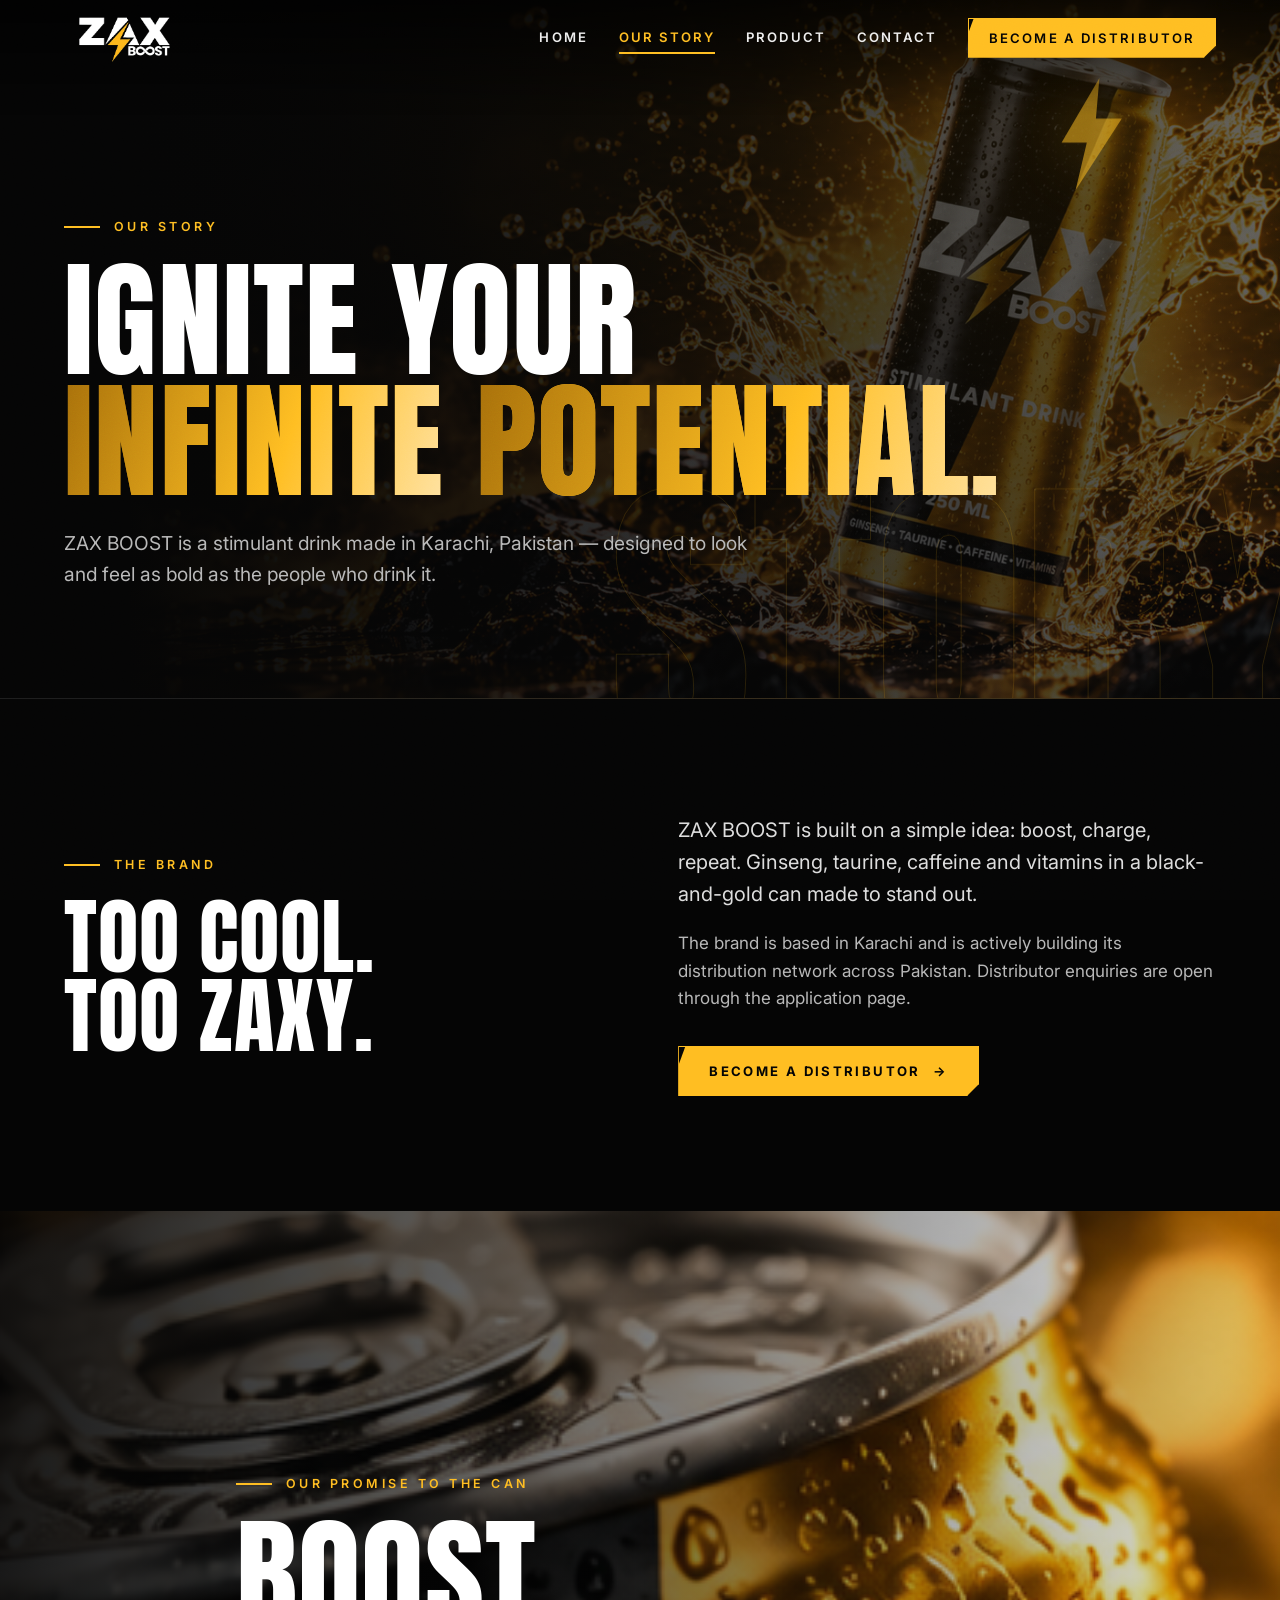
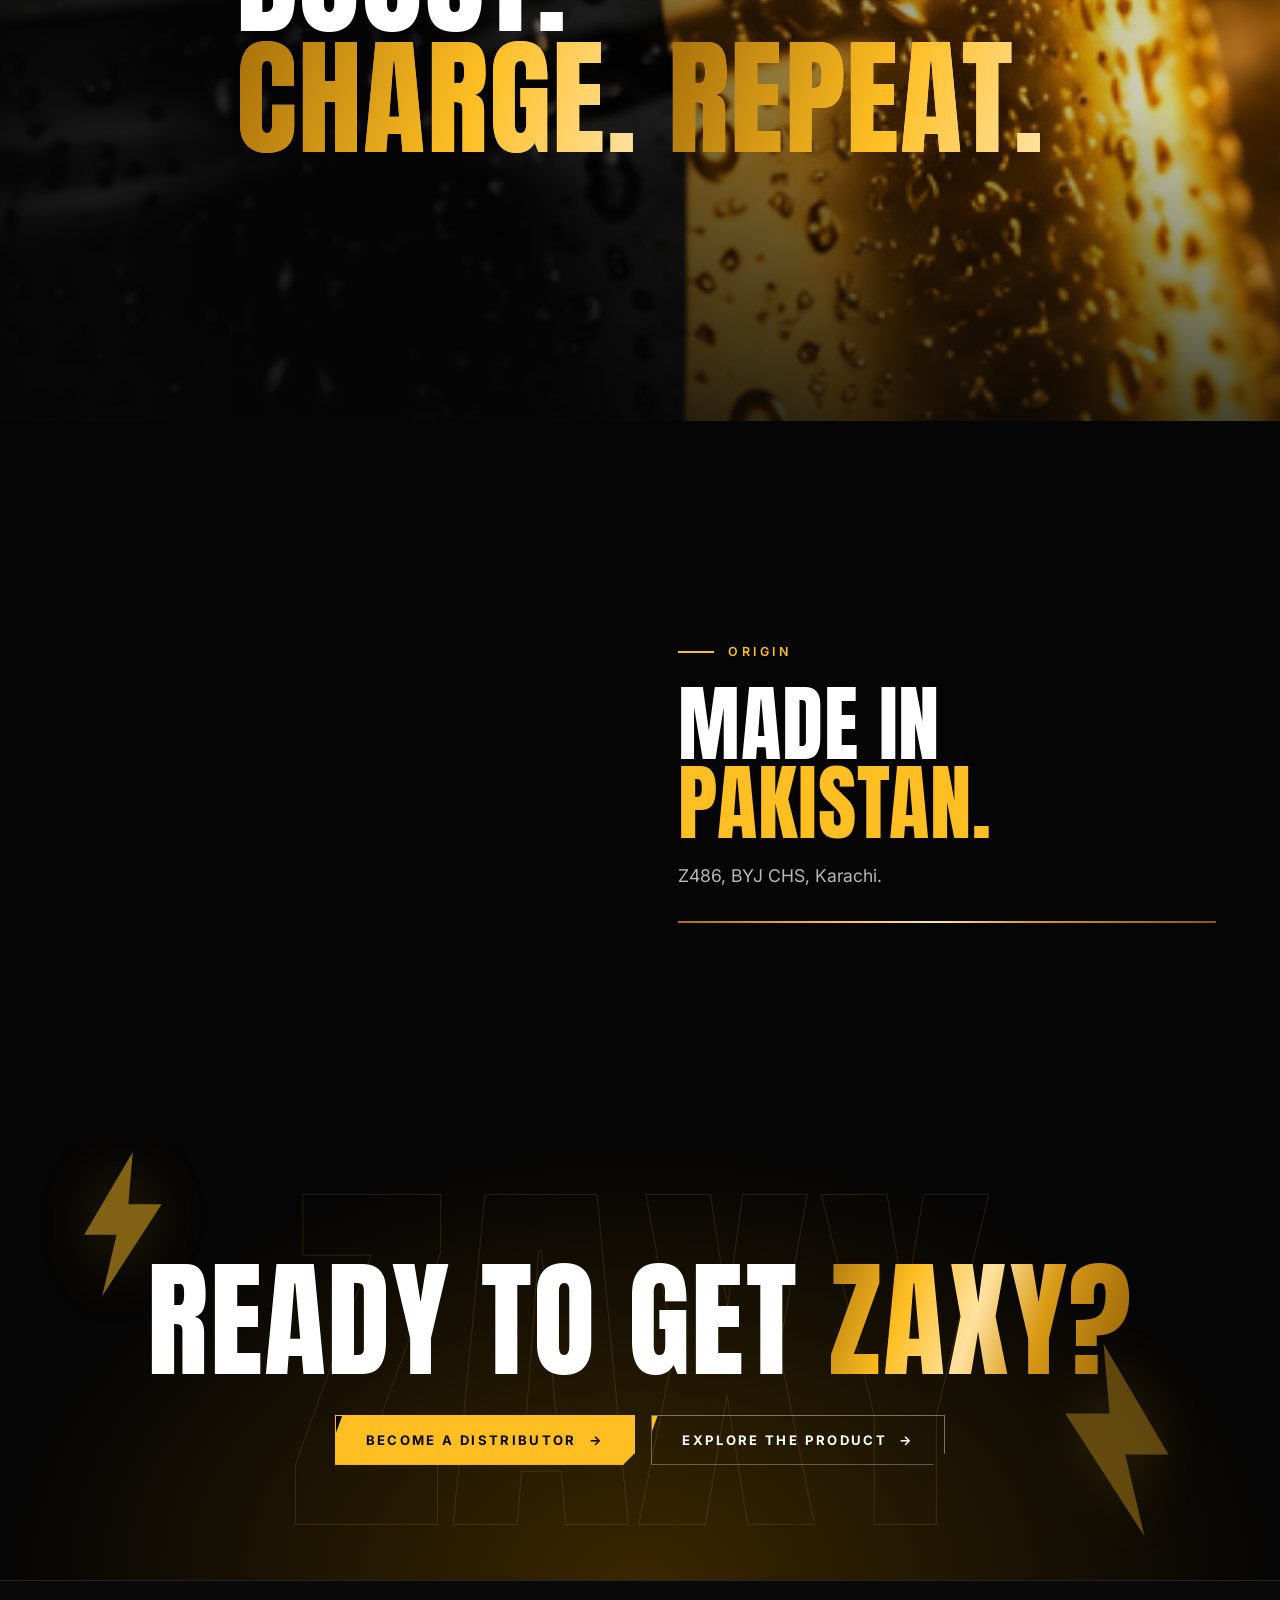
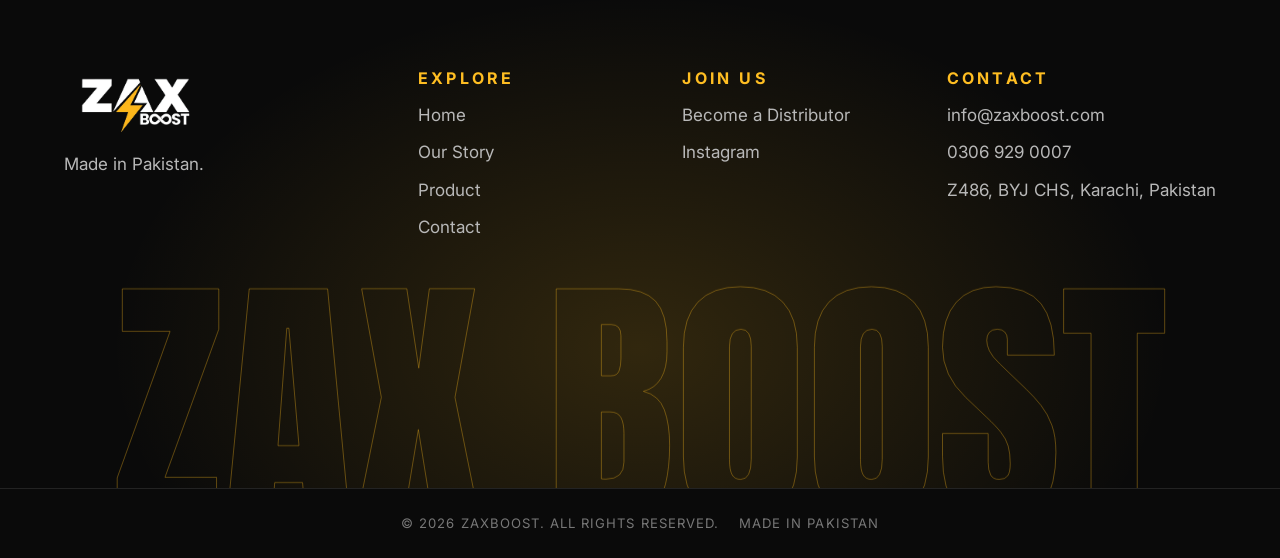
==== about/index.html @ 8b6665fb "Initial project setup" ====
<!doctype html>
<html lang="en">
<head>
<meta charset="utf-8">
<meta name="viewport" content="width=device-width,initial-scale=1">
<title>Our Story | ZAX BOOST</title>
<meta name="description" content="The story behind ZAX BOOST — a black-and-gold stimulant drink made in Pakistan.">
<meta property="og:title" content="Our Story | ZAX BOOST"><meta property="og:description" content="The story behind ZAX BOOST — a black-and-gold stimulant drink made in Pakistan."><meta property="og:type" content="website">
<meta property="og:image" content="../assets/images/splash-ad-2.png">
<meta name="theme-color" content="#050505">
<link rel="icon" href="../assets/images/logo.png">

<link rel="preconnect" href="https://fonts.googleapis.com"><link rel="preconnect" href="https://fonts.gstatic.com" crossorigin>
<link href="https://fonts.googleapis.com/css2?family=Anton&family=Inter:wght@400;600;700&display=swap" rel="stylesheet">
<link rel="stylesheet" href="../assets/css/style.css">
</head>
<body>
<a class="skip" href="#main">Skip to content</a>
<header class="site-header">
  <div class="wrap">
    <a class="logo" href="../" aria-label="ZAX BOOST home"><img src="../assets/images/logo.png" alt="ZAX BOOST" width="755" height="331"></a>
    <button class="menu-btn" aria-expanded="false" aria-controls="nav" aria-label="Open menu"><span></span></button>
    <nav class="nav" id="nav" aria-label="Main">
      <a href="../">Home</a>
      <a href="../about/" aria-current="page">Our Story</a>
      <a href="../product/">Product</a>
      <a href="../contact/">Contact</a>
      <a class="btn" href="../distributor/">Become a Distributor</a>
    </nav>
  </div>
</header>
<main id="main">

<section class="page-hero"><video class="bgvid" muted loop playsinline preload="none" poster="../assets/images/hero-splash-1.png" data-src="../assets/videos/video-c.mp4" aria-hidden="true" tabindex="-1"></video><div class="bg-word" aria-hidden="true" data-speed=".06">STORY</div><svg class="bolt" viewBox="0 0 100 160" style="right:12%;top:16%;width:70px;opacity:.55" data-speed=".12" aria-hidden="true"><path d="M62 0 8 92h36L28 160 94 58H57z"/></svg>
<div class="wrap"><div class="eyebrow">Our Story</div><h1 data-split data-now>Ignite your<br><span class="shine" style="font-style:normal">infinite potential.</span></h1><p class="lead reveal d2">ZAX BOOST is a stimulant drink made in Karachi, Pakistan — designed to look and feel as bold as the people who drink it.</p></div></section>
<section class="section"><div class="wrap split">
  <div><div class="eyebrow">The brand</div><h2 data-split>Too cool.<br>Too Zaxy.</h2></div>
  <div><p class="reveal" style="font-size:1.25rem;color:#ddd">ZAX BOOST is built on a simple idea: boost, charge, repeat. Ginseng, taurine, caffeine and vitamins in a black-and-gold can made to stand out.</p>
  <p class="reveal d1">The brand is based in Karachi and is actively building its distribution network across Pakistan. Distributor enquiries are open through the application page.</p>
  <div class="btn-row reveal d2"><a class="btn" href="../distributor/">Become a Distributor</a></div></div>
</div></section>
<section class="cine" style="min-height:90vh"><video class="bgvid" muted loop playsinline preload="none" poster="../assets/images/macro-can-detail.png" data-src="../assets/videos/video-b.mp4" aria-hidden="true" tabindex="-1"></video><div class="wrap"><div class="eyebrow">Our promise to the can</div><h2 data-split>Boost.<br><span class="shine">Charge. Repeat.</span></h2></div></section>
<section class="section"><div class="wrap split">
  <div class="frame clip clip-x" style="aspect-ratio:4/5;max-width:440px;margin-inline:auto"><img data-speed="-.04" style="--sc:1.12" src="../assets/images/hands-toasting.png" alt="Hands toasting two ZAX BOOST cans" loading="lazy"></div>
  <div><div class="eyebrow">Origin</div><h2 data-split>Made in<br><span class="gold">Pakistan.</span></h2><p class="reveal d1" style="margin-top:20px;font-size:1.1rem">Z486, BYJ CHS, Karachi.</p><div class="rule" style="margin-top:30px"></div></div>
</div></section>

<section class="section cta-band"><div class="bg-word" aria-hidden="true" data-speed=".05">ZAXY</div><svg class="bolt" viewBox="0 0 100 160" style="left:6%;top:12%;width:90px;opacity:.5" data-speed=".1" aria-hidden="true"><path d="M62 0 8 92h36L28 160 94 58H57z"/></svg><svg class="bolt" viewBox="0 0 100 160" style="right:8%;bottom:10%;width:120px;opacity:.35;transform:scaleX(-1)" data-speed="-.06" aria-hidden="true"><path d="M62 0 8 92h36L28 160 94 58H57z"/></svg>
<div class="wrap"><h2 data-split>Ready to get <span class="metal">Zaxy?</span></h2><div class="btn-row reveal d1"><a class="btn" href="../distributor/">Become a Distributor</a><a class="btn ghost" href="../product/">Explore the Product</a></div></div></section>
</main>
<footer class="site-footer">
  <div class="wrap">
    <div class="foot-grid">
      <div><img src="../assets/images/logo.png" alt="ZAX BOOST" width="755" height="331" loading="lazy"><p>Made in Pakistan.</p></div>
      <div><h3>Explore</h3><ul><li><a href="../">Home</a></li><li><a href="../about/">Our Story</a></li><li><a href="../product/">Product</a></li><li><a href="../contact/">Contact</a></li></ul></div>
      <div><h3>Join Us</h3><ul><li><a href="../distributor/">Become a Distributor</a></li><li><a href="https://www.instagram.com/zaxboost/" target="_blank" rel="noopener">Instagram</a></li></ul></div>
      <div><h3>Contact</h3><ul><li><a href="mailto:info@zaxboost.com">info@zaxboost.com</a></li><li><a href="tel:03069290007">0306 929 0007</a></li><li>Z486, BYJ CHS, Karachi, Pakistan</li></ul></div>
    </div>
    <div class="foot-mark" aria-hidden="true" data-speed="-.03">ZAX BOOST</div>
  </div>
  <div class="foot-bottom"><div class="wrap" style="display:flex;justify-content:space-between;gap:20px;flex-wrap:wrap"><span>© 2026 ZAXBOOST. All rights reserved.</span><span>Made in Pakistan</span></div></div>
</footer>
<script src="../assets/js/main.js" defer></script>
</body>
</html>
---- assets/css/style.css ----
/* ZAX BOOST — design system + motion. Palette sampled from packaging + campaign renders. */
:root{
  --obsidian:#050505; --black:#0a0a0a; --charcoal:#141414; --panel:#111; --line:rgba(255,255,255,.1);
  --gold:#d99a16; --gold-hot:#ffbe22; --champagne:#ffe2a0; --white:#fff; --grey:#b8b8b8;
  --metal:linear-gradient(110deg,#a8700a 0%,#ffbe22 28%,#ffe2a0 48%,#d99a16 66%,#8a5a06 100%);
  --display:"Anton","Bebas Neue","Arial Narrow Bold",Impact,sans-serif;
  --body:"Inter","Segoe UI",system-ui,-apple-system,Arial,sans-serif;
  --gutter:clamp(20px,5vw,72px); --max:1320px; --header:76px; --cut:clamp(28px,6vw,90px);
  --ease:cubic-bezier(.2,.7,.2,1);
}
*,*::before,*::after{box-sizing:border-box}
html{scroll-behavior:smooth;-webkit-text-size-adjust:100%;overflow-x:clip}
body{margin:0;background:var(--obsidian);color:var(--white);font-family:var(--body);font-size:17px;line-height:1.6;overflow-x:clip}
body::after{content:"";position:fixed;inset:0;z-index:150;pointer-events:none;opacity:.07;mix-blend-mode:overlay;background-image:url("data:image/svg+xml;utf8,<svg xmlns='http://www.w3.org/2000/svg' width='180' height='180'><filter id='n'><feTurbulence type='fractalNoise' baseFrequency='.9' numOctaves='2' stitchTiles='stitch'/></filter><rect width='100%' height='100%' filter='url(%23n)'/></svg>")}
img,video{max-width:100%;display:block}
a{color:inherit;text-decoration:none}
h1,h2,h3{font-family:var(--display);font-weight:400;text-transform:uppercase;line-height:.95;margin:0;letter-spacing:.01em}
h1{font-size:clamp(3rem,9vw,8.5rem)} h2{font-size:clamp(2.4rem,6.5vw,5.8rem)} h3{font-size:clamp(1.5rem,2.6vw,2.2rem)}
p{margin:0 0 1em;color:var(--grey)}
.gold{color:var(--gold-hot)}
.metal{background:var(--metal);-webkit-background-clip:text;background-clip:text;color:transparent;-webkit-text-fill-color:transparent}
.outline{color:transparent;-webkit-text-stroke:1.5px rgba(255,255,255,.7)}
.wrap{max-width:var(--max);margin:0 auto;padding:0 var(--gutter);position:relative}
.eyebrow{font-size:.78rem;letter-spacing:.28em;text-transform:uppercase;color:var(--gold-hot);display:flex;align-items:center;gap:14px;margin-bottom:22px;font-weight:600}
.eyebrow::before{content:"";width:36px;height:2px;background:var(--gold-hot)}
:focus-visible{outline:2px solid var(--gold-hot);outline-offset:3px}
.skip{position:absolute;left:-999px;top:8px;background:var(--gold-hot);color:#000;padding:10px 16px;z-index:300;font-weight:700}
.skip:focus{left:8px}
[data-speed]{transform:translate3d(0,var(--py,0px),0) scale(var(--sc,1));will-change:transform}

/* progress + back to top + cursor */
.progress{position:fixed;top:0;left:0;right:0;height:3px;z-index:210;transform:scaleX(0);transform-origin:left;background:var(--metal)}
.to-top{position:fixed;right:22px;bottom:22px;z-index:120;width:52px;height:52px;border:1.5px solid var(--gold-hot);background:rgba(5,5,5,.8);color:var(--gold-hot);cursor:pointer;opacity:0;visibility:hidden;transform:translateY(14px);transition:.4s var(--ease);clip-path:polygon(0 0,100% 0,100% 70%,70% 100%,0 100%);font-size:1.3rem}
.to-top.show{opacity:1;visibility:visible;transform:none}
.to-top:hover{background:var(--gold-hot);color:#000}
.cursor-dot,.cursor-ring{position:fixed;left:0;top:0;z-index:220;pointer-events:none;border-radius:50%;opacity:0;transition:opacity .3s,width .3s var(--ease),height .3s var(--ease),background .3s,border-color .3s;will-change:transform}
.cursor-dot{width:6px;height:6px;margin:-3px 0 0 -3px;background:var(--gold-hot)}
.cursor-ring{width:36px;height:36px;margin:-18px 0 0 -18px;border:1.5px solid rgba(255,190,34,.7)}
.cursor-on .cursor-dot,.cursor-on .cursor-ring{opacity:1}
.cursor-hover .cursor-ring{width:64px;height:64px;margin:-32px 0 0 -32px;background:rgba(255,190,34,.12);border-color:var(--gold-hot)}

/* header */
.site-header{position:fixed;inset:0 0 auto 0;height:var(--header);z-index:100;display:flex;align-items:center;transition:background .4s,height .4s var(--ease),border-color .4s;border-bottom:1px solid transparent}
.site-header::before{content:"";position:absolute;inset:0 0 -40px;background:linear-gradient(rgba(0,0,0,.75),transparent);z-index:-1;transition:opacity .4s;pointer-events:none}
.site-header.solid{height:60px;background:rgba(5,5,5,.9);backdrop-filter:blur(12px);border-color:var(--line)}
.site-header.solid::before{opacity:0}
.site-header .wrap{display:flex;align-items:center;justify-content:space-between;width:100%}
.logo img{height:54px;width:auto;object-fit:contain;transition:height .4s var(--ease)}
.site-header.solid .logo img{height:40px}
.nav{display:flex;align-items:center;gap:clamp(16px,2.4vw,36px)}
.nav a{font-size:.82rem;letter-spacing:.16em;text-transform:uppercase;font-weight:600;position:relative;padding:6px 0;color:#eee;transition:color .25s}
.nav a:not(.btn)::after{content:"";position:absolute;left:0;bottom:0;height:2px;width:100%;background:var(--gold-hot);transform:scaleX(0);transform-origin:right;transition:transform .4s var(--ease)}
.nav a:not(.btn):hover::after,.nav a[aria-current="page"]::after{transform:scaleX(1);transform-origin:left}
.nav a:hover,.nav a[aria-current="page"]{color:var(--gold-hot)}
.menu-btn{display:none;background:rgba(5,5,5,.5);border:1px solid var(--line);color:#fff;width:46px;height:46px;border-radius:2px;cursor:pointer;position:relative;z-index:2}
.menu-btn span,.menu-btn span::before,.menu-btn span::after{position:absolute;left:12px;width:20px;height:2px;background:#fff;content:"";transition:.3s}
.menu-btn span{top:22px}.menu-btn span::before{left:0;top:-7px}.menu-btn span::after{left:0;top:7px}
.menu-open .menu-btn span{background:transparent}
.menu-open .menu-btn span::before{top:0;transform:rotate(45deg)}.menu-open .menu-btn span::after{top:0;transform:rotate(-45deg)}

/* buttons */
.btn{--mx:0px;--my:0px;display:inline-flex;align-items:center;gap:12px;padding:16px 30px;font:700 .82rem var(--body);letter-spacing:.18em;text-transform:uppercase;border:1.5px solid var(--gold-hot);background:var(--gold-hot);color:#050505;cursor:pointer;position:relative;overflow:hidden;transition:color .3s,transform .25s var(--ease),box-shadow .3s;isolation:isolate;transform:translate(var(--mx),var(--my));clip-path:polygon(0 0,100% 0,100% calc(100% - 12px),calc(100% - 12px) 100%,0 100%)}
.btn::before{content:"";position:absolute;inset:0;background:var(--obsidian);transform:translateX(-101%) skewX(-20deg);transform-origin:left;transition:transform .5s var(--ease);z-index:-1}
.btn::after{content:"→";transition:transform .3s var(--ease)}
.btn:hover{color:var(--gold-hot);box-shadow:0 10px 30px rgba(255,190,34,.25)}
.btn:hover::before{transform:translateX(0) skewX(-20deg) scaleX(1.3)}
.btn:hover::after{transform:translateX(6px)}
.btn:active{transform:translate(var(--mx),var(--my)) scale(.96)}
.btn.ghost{background:transparent;color:#fff;border-color:rgba(255,255,255,.4)}
.btn.ghost::before{background:var(--gold-hot)}
.btn.ghost:hover{color:#050505;border-color:var(--gold-hot)}
.btn.dark{background:#050505;color:var(--gold-hot);border-color:#050505}
.btn.dark::before{background:#fff}
.btn.dark:hover{color:#050505}
.nav a.btn{padding:11px 20px;color:#050505}.nav a.btn::after{display:none}.nav a.btn:hover,.nav a.btn[aria-current="page"]:hover{color:var(--gold-hot)}
.nav a.btn[aria-current="page"]{color:#050505}
.btn-row{display:flex;gap:16px;flex-wrap:wrap;margin-top:34px}

/* split-word headline reveal */
.js [data-split] .w{display:inline-block;overflow:hidden;vertical-align:top;padding:.04em .02em .1em;margin:-.04em -.02em -.1em}
.js [data-split] .wi{display:inline-block;transform:translateY(112%) rotate(4deg);transform-origin:left bottom;transition:transform 1s var(--ease);transition-delay:calc(var(--i,0)*70ms)}
.js [data-split].in .wi{transform:none}
.shine .wi,.shine{background:var(--metal);background-size:220% 100%;-webkit-background-clip:text;background-clip:text;color:transparent;-webkit-text-fill-color:transparent;animation:shimmer 6s linear infinite}
@keyframes shimmer{to{background-position:-220% 0}}
.js [data-fill] .fw{color:#3c3c3c;transition:color .35s}
.js [data-fill] .fw.on{color:#fff}

/* hero */
.hero{position:relative;min-height:100svh;display:flex;align-items:center;overflow:hidden;background:var(--obsidian);isolation:isolate}
.hero-still{position:absolute;inset:0;z-index:0;transition:opacity 1.2s .3s}
.hero-still img{width:100%;height:100%;object-fit:cover;object-position:78% 50%;transform:scale(1.08);animation:heroZoom 2.4s var(--ease) forwards}
@keyframes heroZoom{to{transform:none}}
.hero-video-wrap{position:absolute;top:0;bottom:0;right:-3%;width:78%;z-index:1;opacity:0;transition:opacity 1.2s;-webkit-mask-image:linear-gradient(90deg,transparent 0,#000 30%);mask-image:linear-gradient(90deg,transparent 0,#000 30%)}
.hero-video{width:100%;height:100%;object-fit:cover}
.hero.is-playing .hero-video-wrap{opacity:1}
.hero.is-playing .hero-still{opacity:0}
.hero-glow{position:absolute;right:8%;top:14%;width:50vw;height:50vw;max-width:760px;max-height:760px;border-radius:50%;background:radial-gradient(circle,rgba(255,190,34,.3),transparent 62%);z-index:1;animation:pulse 6s ease-in-out infinite;pointer-events:none}
@keyframes pulse{50%{transform:scale(1.12);opacity:.65}}
.hero-word{position:absolute;left:-1vw;bottom:-5vw;z-index:1;font-family:var(--display);font-size:32vw;line-height:.8;color:transparent;-webkit-text-stroke:1px rgba(255,190,34,.18);pointer-events:none;white-space:nowrap;user-select:none}
#sparks{position:absolute;inset:0;width:100%;height:100%;z-index:2;pointer-events:none}
.hero::after{content:"";position:absolute;inset:0;z-index:2;background:linear-gradient(90deg,rgba(5,5,5,.92) 0%,rgba(5,5,5,.55) 36%,transparent 60%),linear-gradient(0deg,var(--obsidian) 0,transparent 20%);pointer-events:none}
.hero .wrap{z-index:3;padding-top:var(--header);width:100%}
.hero-copy{max-width:min(720px,56vw)}
.hero h1{font-size:clamp(3.2rem,9.5vw,9rem)}
.hero p.lead{font-size:clamp(1.05rem,1.4vw,1.3rem);max-width:28em;color:#e2e2e2;opacity:0;transform:translateY(20px);transition:.9s .9s var(--ease)}
.hero .btn-row{opacity:0;transform:translateY(20px);transition:.9s 1.1s var(--ease)}
.hero.ready .lead,.hero.ready .btn-row{opacity:1;transform:none}
.scroll-cue{position:absolute;bottom:28px;left:var(--gutter);z-index:3;display:flex;align-items:center;gap:14px;font-size:.68rem;letter-spacing:.3em;text-transform:uppercase;color:var(--grey)}
.scroll-cue i{display:block;width:1px;height:46px;background:linear-gradient(var(--gold-hot),transparent);animation:cue 2s ease-in-out infinite;transform-origin:top}
@keyframes cue{0%{transform:scaleY(0)}50%{transform:scaleY(1)}100%{transform:scaleY(1);opacity:0}}

/* ribbon marquee */
.ribbons{position:relative;z-index:5;margin:-5vw 0;padding:5vw 0;pointer-events:none}
.ribbon{overflow:hidden;white-space:nowrap;padding:14px 0;transform:rotate(-2.2deg);width:106%;margin-left:-3%}
.ribbon.a{background:var(--metal);color:#050505}
.ribbon.b{background:#050505;border-block:1px solid var(--line);transform:rotate(1.6deg);margin-top:-14px}
.ribbon-track{display:inline-flex;animation:marq 32s linear infinite}
.ribbon.b .ribbon-track{animation-direction:reverse;animation-duration:40s}
.ribbon span{font-family:var(--display);font-size:clamp(1.6rem,3.6vw,3rem);text-transform:uppercase;padding-right:.5em;letter-spacing:.02em}
.ribbon.b span{color:transparent;-webkit-text-stroke:1px rgba(255,255,255,.55)}
.ribbon.b span.fill{color:var(--gold-hot);-webkit-text-stroke:0}
@keyframes marq{to{transform:translateX(-50%)}}

/* sections */
section{position:relative}
.section{padding:clamp(64px,9vw,130px) 0}
.split{display:grid;grid-template-columns:1fr 1fr;gap:clamp(30px,6vw,100px);align-items:center}
.glow{position:absolute;width:60vw;height:60vw;max-width:800px;max-height:800px;border-radius:50%;background:radial-gradient(circle,rgba(255,190,34,.2),transparent 65%);pointer-events:none}
.bg-word{position:absolute;font-family:var(--display);text-transform:uppercase;line-height:.8;color:transparent;-webkit-text-stroke:1px rgba(255,255,255,.08);pointer-events:none;white-space:nowrap;user-select:none;z-index:0}
.bolt{position:absolute;pointer-events:none;z-index:0;filter:drop-shadow(0 0 30px rgba(255,190,34,.4))}
.bolt path{fill:var(--gold-hot)}
.cut-top{clip-path:polygon(0 var(--cut),100% 0,100% 100%,0 100%);margin-top:calc(var(--cut) * -1)}
.cut-bottom{clip-path:polygon(0 0,100% 0,100% calc(100% - var(--cut)),0 100%)}
.cut-both{clip-path:polygon(0 var(--cut),100% 0,100% calc(100% - var(--cut)),0 100%)}
.frame{position:relative;overflow:hidden;background:#000}
.frame img{width:100%;height:100%;object-fit:cover}
.parallax img{--sc:1.14}

/* manifesto */
.manifesto{overflow:hidden;padding-top:clamp(120px,16vw,230px)}
.manifesto h2{font-size:clamp(3.2rem,11vw,10.5rem);position:relative;z-index:1}
.manifesto .cols{display:grid;grid-template-columns:1.3fr 1fr;gap:clamp(30px,6vw,100px);margin-top:clamp(40px,6vw,80px);align-items:start;position:relative;z-index:1}
.manifesto .big{font-size:clamp(1.4rem,2.6vw,2.2rem);line-height:1.3;font-weight:600;margin:0}
.chips{list-style:none;margin:0;padding:0;display:grid;gap:14px}
.chips li{border-left:3px solid var(--gold-hot);padding:6px 0 6px 18px}
.chips b{display:block;font-family:var(--display);font-weight:400;font-size:1.8rem;text-transform:uppercase}
.chips small{color:var(--grey);letter-spacing:.14em;text-transform:uppercase;font-size:.72rem}

/* product showcase */
.ring-text{position:absolute;right:-4%;bottom:-6%;width:clamp(110px,16vw,190px);z-index:3;animation:spin 22s linear infinite}
.ring-text text{font-family:var(--display);font-size:15px;letter-spacing:.14em;fill:var(--gold-hot);text-transform:uppercase}

/* cinematic video */
.cine{min-height:100svh;display:flex;align-items:center;overflow:hidden;background:#000}
.bgvid,.cine>img.bgimg{position:absolute;inset:0;width:100%;height:100%;object-fit:cover}
.cine::after{content:"";position:absolute;inset:0;background:linear-gradient(90deg,rgba(5,5,5,.92),rgba(5,5,5,.45) 60%,rgba(5,5,5,.1)),linear-gradient(0deg,rgba(5,5,5,.7),transparent 40%)}
.cine .wrap{z-index:2}
.cine h2{font-size:clamp(3rem,10vw,9.5rem)}
.cine .tag{position:absolute;right:var(--gutter);bottom:30px;z-index:2;font-size:.7rem;letter-spacing:.3em;text-transform:uppercase;color:var(--grey)}

/* campaign rail */
.rail-head{display:flex;justify-content:space-between;align-items:flex-end;gap:20px;flex-wrap:wrap;margin-bottom:40px}
.rail-ctrl{display:flex;gap:10px}
.rail-ctrl button{width:54px;height:54px;border:1.5px solid rgba(255,255,255,.35);background:transparent;color:#fff;font-size:1.3rem;cursor:pointer;transition:.3s}
.rail-ctrl button:hover{background:var(--gold-hot);border-color:var(--gold-hot);color:#000}
.rail{display:flex;gap:18px;overflow-x:auto;scroll-snap-type:x proximity;padding:0 var(--gutter) 28px;scrollbar-width:thin;scrollbar-color:var(--gold) transparent;cursor:grab}
.rail.drag{cursor:grabbing;scroll-snap-type:none}
.rail-item{flex:0 0 auto;width:clamp(240px,24vw,340px);aspect-ratio:4/5;scroll-snap-align:start;position:relative;overflow:hidden;background:#000;margin:0}
.rail-item img{width:100%;height:100%;object-fit:cover;object-position:var(--op,50% 50%);transition:transform 1.4s var(--ease);-webkit-user-drag:none;user-select:none}
.rail-item:hover img{transform:scale(1.06)}
.rail-item figcaption{position:absolute;left:18px;bottom:16px;font-family:var(--display);text-transform:uppercase;font-size:1.4rem;text-shadow:0 2px 14px #000;z-index:2}
.rail-item::after{content:"";position:absolute;inset:0;background:linear-gradient(0deg,rgba(0,0,0,.6),transparent 40%);pointer-events:none}

/* ingredients */
.ingredients{background:var(--black);overflow:hidden}
.ingredients .bgvid{opacity:.4;mix-blend-mode:screen}
.ingredients::before{content:"";position:absolute;inset:0;z-index:1;background:linear-gradient(90deg,var(--black) 0,rgba(10,10,10,.6) 55%,rgba(10,10,10,.85));pointer-events:none}
.ingredients .wrap{z-index:2}

/* lifestyle */
.moment{min-height:110vh;display:flex;align-items:center;overflow:hidden;background:#000}
.moment>.bgimg-wrap{position:absolute;inset:-8% 0}
.moment>.bgimg-wrap img{width:100%;height:100%;object-fit:cover;object-position:70% 50%}
.moment::after{content:"";position:absolute;inset:0;background:linear-gradient(90deg,rgba(5,5,5,.9),rgba(5,5,5,.1) 70%),linear-gradient(0deg,var(--obsidian),transparent 25%)}
.moment .wrap{z-index:2}
.moment h2{font-size:clamp(3.4rem,12vw,11rem)}
.moment .polaroid{position:absolute;right:var(--gutter);bottom:-60px;width:clamp(150px,20vw,260px);z-index:3;border:1px solid rgba(255,255,255,.2);box-shadow:0 30px 60px rgba(0,0,0,.6);transform:rotate(4deg)}

/* distributor / gold panel */
.panel-gold{background:var(--metal);color:#050505;overflow:hidden}
.panel-gold p{color:rgba(5,5,5,.75)}
.panel-gold .eyebrow{color:#050505}.panel-gold .eyebrow::before{background:#050505}
.panel-gold .bg-word{-webkit-text-stroke:1px rgba(0,0,0,.14);font-size:clamp(9rem,26vw,24rem);right:-4vw;bottom:-6vw}
.panel-gold .frame{max-width:420px;margin-inline:auto;box-shadow:0 40px 80px rgba(0,0,0,.45);transform:rotate(2.5deg)}
.rule{height:2px;background:var(--metal);transform:scaleX(0);transform-origin:left;transition:transform 1.4s var(--ease)}
.rule.in{transform:none}
.no-js .rule{transform:none}

/* CTA */
.cta-band{text-align:center;background:radial-gradient(ellipse at 50% 100%,#3a2700,var(--obsidian) 70%);overflow:hidden}
.cta-band .bg-word{left:50%;top:50%;font-size:clamp(8rem,30vw,28rem);transform:translate(-50%,-50%);-webkit-text-stroke:1px rgba(255,190,34,.14)}
.cta-band .wrap{z-index:1}
.cta-band h2{font-size:clamp(3rem,10vw,9rem)}
.cta-band .btn-row{justify-content:center}

/* inner pages */
.page-hero{position:relative;padding:calc(var(--header) + clamp(70px,11vw,160px)) 0 clamp(50px,7vw,100px);background:radial-gradient(ellipse at 80% 0,#2a1b00 0,var(--obsidian) 60%);border-bottom:1px solid var(--line);overflow:hidden;isolation:isolate}
.page-hero .bgvid{opacity:.5;z-index:-2;mix-blend-mode:screen}
.page-hero::before{content:"";position:absolute;inset:0;z-index:-1;background:linear-gradient(90deg,var(--obsidian) 10%,rgba(5,5,5,.3))}
.page-hero .bg-word{right:-2vw;bottom:-3vw;font-size:clamp(8rem,24vw,22rem);-webkit-text-stroke-color:rgba(255,190,34,.14);z-index:-1}
.page-hero h1{font-size:clamp(3.2rem,10vw,9rem)}
.page-hero p.lead{font-size:1.2rem;max-width:36em;margin-top:26px}
.tile{position:relative;aspect-ratio:4/5;overflow:hidden;background:#000}
.tile img{width:100%;height:100%;object-fit:cover;transition:transform 1.2s var(--ease)}
.tile:hover img{transform:scale(1.06)}
.tile figcaption{position:absolute;left:18px;bottom:16px;font-family:var(--display);text-transform:uppercase;font-size:1.3rem;text-shadow:0 2px 12px #000}
.cards-row{display:grid;grid-template-columns:repeat(3,1fr);gap:20px;margin-top:60px}
.facts{display:grid;grid-template-columns:repeat(4,1fr);gap:1px;background:var(--line);border:1px solid var(--line);margin-top:50px}
.facts div{background:var(--black);padding:28px}
.facts b{display:block;font-family:var(--display);font-weight:400;font-size:2rem;color:var(--gold-hot);text-transform:uppercase}
.facts small{color:var(--grey);letter-spacing:.14em;text-transform:uppercase;font-size:.72rem}
.split .split .split .split .full-bleed{min-height:90vh;display:flex;align-items:flex-end;overflow:hidden;background:#000}
.full-bleed>img{position:absolute;inset:0;width:100%;height:100%;object-fit:cover}
.full-bleed::after{content:"";position:absolute;inset:0;background:linear-gradient(0deg,rgba(5,5,5,.9),transparent 55%)}
.full-bleed .wrap{z-index:2;padding-bottom:clamp(40px,7vw,90px)}

/* forms */
form.card{background:var(--panel);border:1px solid var(--line);padding:clamp(24px,4vw,52px);clip-path:polygon(0 0,100% 0,100% calc(100% - 28px),calc(100% - 28px) 100%,0 100%)}
.field{margin-bottom:22px}
.field label{display:block;font-size:.74rem;letter-spacing:.18em;text-transform:uppercase;font-weight:700;margin-bottom:8px}
.field label .req{color:var(--gold-hot)}
.field input,.field select,.field textarea{width:100%;background:#000;border:1.5px solid #333;color:#fff;padding:15px 16px;font:inherit;border-radius:2px;transition:border-color .25s,box-shadow .25s}
.field textarea{min-height:130px;resize:vertical}
.field input:focus,.field select:focus,.field textarea:focus{outline:none;border-color:var(--gold-hot);box-shadow:0 0 0 3px rgba(255,190,34,.18)}
.field.invalid input,.field.invalid select{border-color:#ff6b5e}
.err{color:#ff8a7e;font-size:.85rem;margin-top:6px;display:none}
.field.invalid .err{display:block}
.form-status{margin-top:20px;padding:16px;border:1px solid var(--line);display:none;font-size:.95rem}
.form-status.show{display:block}
.form-status.error{border-color:#ff6b5e;color:#ffb3aa}
.form-status.ok{border-color:var(--gold-hot);color:var(--champagne)}
.contact-list{list-style:none;padding:0;margin:30px 0 0}
.contact-list li{padding:22px 0;border-bottom:1px solid var(--line)}
.contact-list small{display:block;color:var(--gold-hot);letter-spacing:.2em;text-transform:uppercase;font-size:.72rem;margin-bottom:4px}
.contact-list a,.contact-list span{font-size:1.25rem;color:#fff}
.contact-list a:hover{color:var(--gold-hot)}

/* footer */
.site-footer{background:var(--black);border-top:1px solid var(--line);padding:90px 0 0;overflow:hidden;position:relative}
.site-footer::before{content:"";position:absolute;left:50%;bottom:-30%;width:90vw;height:60vw;transform:translateX(-50%);background:radial-gradient(ellipse,rgba(255,190,34,.16),transparent 65%);pointer-events:none}
.foot-grid{display:grid;grid-template-columns:1.4fr 1fr 1fr 1.2fr;gap:40px;position:relative}
.foot-grid img{height:64px;width:auto;margin-bottom:16px}
.foot-grid h3{font-size:1rem;letter-spacing:.2em;color:var(--gold-hot);margin-bottom:16px;font-family:var(--body);font-weight:700}
.foot-grid ul{list-style:none;margin:0;padding:0}
.foot-grid li{margin-bottom:10px;color:var(--grey)}
.foot-grid a{color:var(--grey);transition:color .25s,padding .25s}.foot-grid a:hover{color:var(--gold-hot);padding-left:6px}
.foot-mark{font-family:var(--display);text-transform:uppercase;font-size:clamp(5rem,21vw,20rem);line-height:.78;text-align:center;white-space:nowrap;margin:60px 0 -.12em;color:transparent;-webkit-text-stroke:1px rgba(255,190,34,.35);user-select:none;position:relative}
.foot-bottom{padding:24px 0;border-top:1px solid var(--line);display:flex;justify-content:space-between;gap:20px;flex-wrap:wrap;font-size:.82rem;color:#777;letter-spacing:.08em;text-transform:uppercase;position:relative;background:var(--black)}

/* reveals (visible without JS) */
.js .reveal{opacity:0;transform:translateY(40px);transition:opacity 1s var(--ease),transform 1s var(--ease)}
.js .reveal.rv-left{transform:translateX(-70px)}
.js .reveal.rv-right{transform:translateX(70px)}
.js .reveal.rv-scale{transform:scale(.88)}
.js .reveal.in{opacity:1;transform:none}
.js .clip{clip-path:inset(0 0 100% 0);transition:clip-path 1.3s var(--ease)}
.js .clip.clip-x{clip-path:inset(0 100% 0 0)}
.js .clip.in{clip-path:inset(0)}
.js .d1{transition-delay:.1s}.js .d2{transition-delay:.2s}.js .d3{transition-delay:.3s}

@media (max-width:960px){
  .menu-btn{display:block}
  .nav{position:fixed;inset:0;background:rgba(5,5,5,.98);flex-direction:column;justify-content:center;gap:26px;clip-path:circle(0 at calc(100% - 44px) 38px);transition:clip-path .6s var(--ease);visibility:hidden}
  .nav a{font-size:1.5rem;opacity:0;transform:translateY(24px);transition:opacity .5s,transform .5s var(--ease),color .25s}
  .nav a.btn{font-size:.9rem}
  .menu-open .nav{clip-path:circle(150% at calc(100% - 44px) 38px);visibility:visible}
  .menu-open .nav a{opacity:1;transform:none;transition-delay:calc(var(--i,0)*70ms + .15s)}
  .menu-open{overflow:hidden}
  .split,.manifesto .cols,.showcase-grid,.c-hero-grid,.c-form-grid{grid-template-columns:1fr}
    .cards-row{grid-template-columns:1fr 1fr}
  .facts{grid-template-columns:1fr 1fr}
  .foot-grid{grid-template-columns:1fr 1fr}
      .hero{align-items:flex-end}
  .hero-still{inset:0 0 auto 0;height:64%}
  .hero-video-wrap{inset:0 0 auto 0;width:100%;height:64%;right:0;-webkit-mask-image:linear-gradient(0deg,transparent 0,#000 30%);mask-image:linear-gradient(0deg,transparent 0,#000 30%)}
  .hero-glow{top:2%;right:-10%;width:90vw;height:90vw}
  .hero::after{background:linear-gradient(0deg,var(--obsidian) 22%,rgba(5,5,5,.6) 48%,transparent 70%)}
  .hero-copy{max-width:none;padding-bottom:70px}
  .hero-word{font-size:46vw;bottom:auto;top:12%}
  .scroll-cue{display:none}
  .rail-item{width:68vw}
  .cine::after{background:linear-gradient(0deg,rgba(5,5,5,.9),rgba(5,5,5,.2) 70%)}
  .cine{align-items:flex-end;padding-bottom:70px}
  .moment .polaroid{display:none}
  .to-top{right:14px;bottom:14px}
}
@media (max-width:560px){
  body{font-size:16px}
  .cards-row,.foot-grid{grid-template-columns:1fr}
  .btn{padding:15px 22px}
  .logo img{height:44px}
  .ribbon span{font-size:1.5rem}
}
@media (hover:none){.cursor-dot,.cursor-ring{display:none}}
@media (prefers-reduced-motion:reduce){
  *,*::before,*::after{animation-duration:.001ms!important;animation-iteration-count:1!important;transition-duration:.001ms!important;transition-delay:0s!important;scroll-behavior:auto!important}
  .js .reveal,.js .clip,.js [data-split] .wi,.rule{opacity:1;transform:none;clip-path:none}
  .hero p.lead,.hero .btn-row{opacity:1;transform:none}
  #sparks,.cursor-dot,.cursor-ring{display:none}
  .ribbon-track{animation:none}
}

/* showcase (framed product visual) */
.showcase-grid{display:grid;grid-template-columns:1fr 1.05fr;gap:clamp(30px,6vw,100px);align-items:center}
.sc-visual{position:relative;perspective:1100px;max-width:600px;width:100%;margin-inline:auto;padding:0 clamp(0px,3vw,40px)}
.sc-border{background:var(--metal);padding:3px;clip-path:polygon(0 70px,70px 0,100% 0,100% calc(100% - 70px),calc(100% - 70px) 100%,0 100%);transform:rotateX(var(--rx,0deg)) rotateY(var(--ry,0deg));transition:transform .25s ease-out;animation:floaty 7s ease-in-out infinite}
@keyframes floaty{50%{translate:0 -14px}}
.sc-frame{position:relative;overflow:hidden;aspect-ratio:1;background:#000;clip-path:polygon(0 68px,68px 0,100% 0,100% calc(100% - 68px),calc(100% - 68px) 100%,0 100%)}
.sc-frame img{width:100%;height:100%;object-fit:cover}
.sc-sweep{position:absolute;inset:0;overflow:hidden;pointer-events:none}
.sc-sweep::after{content:"";position:absolute;top:-20%;bottom:-20%;width:24%;left:-40%;background:linear-gradient(100deg,transparent,rgba(255,226,160,.3),transparent);transform:skewX(-18deg);animation:sweep 5.5s ease-in-out infinite}
@keyframes sweep{0%,55%{left:-40%}100%{left:130%}}
.sc-tag{position:absolute;z-index:3;background:rgba(5,5,5,.88);border:1px solid rgba(255,190,34,.5);border-left:3px solid var(--gold-hot);padding:10px 16px;backdrop-filter:blur(6px);max-width:230px;animation:tagfloat 6s ease-in-out infinite}
.sc-tag b{display:block;font-family:var(--display);font-weight:400;text-transform:uppercase;font-size:1.25rem;line-height:1.1}
.sc-tag small{color:var(--grey);letter-spacing:.14em;text-transform:uppercase;font-size:.66rem}
.sc-tag.t1{left:-2%;top:16%}
.sc-tag.t2{right:-1%;top:46%;animation-delay:-2s}
.sc-tag.t3{left:4%;bottom:7%;animation-delay:-4s}
.sc-tag.t3 b{font-size:.95rem;font-family:var(--body);font-weight:700;letter-spacing:.04em}
@keyframes tagfloat{50%{translate:0 -8px}}
.ring-text{position:absolute;right:-1%;top:-7%;width:clamp(100px,14vw,160px);z-index:3;animation:spin 22s linear infinite}
@keyframes spin{to{transform:rotate(360deg)}}
.ring-text text{font-family:var(--display);font-size:15px;fill:var(--gold-hot);text-transform:uppercase}

/* ingredient cards */
.ingr-head{display:grid;grid-template-columns:1.4fr 1fr;gap:clamp(24px,5vw,80px);align-items:end;margin-bottom:clamp(36px,5vw,64px)}
.ingr-head p{margin:0;max-width:30em}
.ingr-grid{display:grid;grid-template-columns:repeat(4,1fr);gap:16px}
.ingr-card{position:relative;min-height:380px;padding:30px 26px;display:flex;flex-direction:column;justify-content:flex-end;overflow:hidden;background:linear-gradient(165deg,rgba(255,255,255,.07),rgba(255,255,255,.015));border:1px solid var(--line);clip-path:polygon(0 0,calc(100% - 36px) 0,100% 36px,100% 100%,0 100%);transition:transform .5s var(--ease),border-color .4s}
.ingr-card::before{content:"";position:absolute;inset:0;background:linear-gradient(0deg,rgba(255,190,34,.5),rgba(255,190,34,0) 70%);opacity:0;transform:translateY(40%);transition:opacity .5s,transform .6s var(--ease)}
.ingr-card:hover{transform:translateY(-10px);border-color:var(--gold-hot)}
.ingr-card:hover::before{opacity:.55;transform:none}
.ingr-card>*{position:relative}
.ingr-card .num{position:absolute;top:14px;left:22px;font-family:var(--display);font-size:5.5rem;line-height:1;color:transparent;-webkit-text-stroke:1px rgba(255,255,255,.22)}
.ingr-card .ib{position:absolute;top:26px;right:50px;width:26px;height:42px;opacity:.9}
.ingr-card .ib path{fill:var(--gold-hot)}
.ingr-card h3{font-size:clamp(2rem,3vw,2.8rem);margin-bottom:12px}
.ingr-card p{margin:0;color:#d0d0d0;font-size:.98rem}
.ingr-card:hover p{color:#fff}

/* contact */
.c-hero{position:relative;padding:calc(var(--header) + clamp(60px,9vw,130px)) 0 clamp(60px,8vw,110px);background:radial-gradient(ellipse at 78% 40%,#3a2700 0,var(--obsidian) 60%);overflow:hidden;isolation:isolate}
.c-hero .bg-word{left:-2vw;bottom:-4vw;font-size:clamp(9rem,28vw,26rem);-webkit-text-stroke-color:rgba(255,190,34,.12)}
.c-hero-grid{display:grid;grid-template-columns:1.1fr .9fr;gap:clamp(30px,5vw,80px);align-items:center}
.c-hero h1{font-size:clamp(4rem,12vw,11rem)}
.c-hero p.lead{font-size:1.2rem;max-width:30em;margin-top:26px;color:#d6d6d6}
.c-meta{display:flex;flex-wrap:wrap;align-items:center;gap:12px;margin-top:30px;font-size:.78rem;letter-spacing:.22em;text-transform:uppercase;color:var(--grey);font-weight:600}
.c-meta .live{width:9px;height:9px;border-radius:50%;background:var(--gold-hot);animation:ping 2s infinite}
@keyframes ping{0%{box-shadow:0 0 0 0 rgba(255,190,34,.6)}100%{box-shadow:0 0 0 14px rgba(255,190,34,0)}}
.c-meta .sep{width:28px;height:1px;background:var(--line)}
.c-meta [data-clock]{color:#fff;font-variant-numeric:tabular-nums}
.radar{position:relative;aspect-ratio:1;max-width:520px;width:100%;margin-inline:auto;color:var(--gold-hot)}
.radar svg{position:absolute;inset:0;width:100%;height:100%}
.radar .sweep{position:absolute;inset:2.5%;border-radius:50%;background:conic-gradient(from 0deg,rgba(255,190,34,.5),rgba(255,190,34,0) 28%,transparent);animation:spin 6s linear infinite}
.radar .r-logo{position:absolute;left:50%;top:50%;width:26%;transform:translate(-50%,-50%);filter:drop-shadow(0 0 20px rgba(255,190,34,.5))}
.radar .pin{position:absolute;left:62%;top:28%;display:flex;align-items:center;gap:10px}
.radar .pin i{width:12px;height:12px;border-radius:50%;background:var(--gold-hot);animation:ping 2s infinite}
.radar .pin b{font-size:.7rem;letter-spacing:.2em;text-transform:uppercase;color:#fff;background:rgba(5,5,5,.8);padding:4px 10px;border:1px solid rgba(255,190,34,.5);font-weight:700}
.c-cards-sec{padding-block:clamp(40px,6vw,80px)}
.c-cards{display:grid;grid-template-columns:repeat(4,1fr);gap:16px}
.c-card{position:relative;display:flex;flex-direction:column;gap:6px;padding:30px 26px 34px;min-height:240px;border:1px solid var(--line);background:var(--charcoal);overflow:hidden;clip-path:polygon(0 0,calc(100% - 30px) 0,100% 30px,100% 100%,0 100%);transition:transform .45s var(--ease),border-color .3s,color .3s;isolation:isolate}
.c-card::before{content:"";position:absolute;inset:0;background:var(--metal);transform:translateY(101%);transition:transform .55s var(--ease);z-index:-1}
a.c-card:hover{transform:translateY(-8px);color:#050505;border-color:var(--gold-hot)}
a.c-card:hover::before{transform:none}
.c-card .ic{width:44px;height:44px;color:var(--gold-hot);margin-bottom:auto;transition:color .3s}
.c-card .ic svg{width:100%;height:100%}
a.c-card:hover .ic,a.c-card:hover small{color:#050505}
.c-card small{letter-spacing:.22em;text-transform:uppercase;font-size:.7rem;color:var(--gold-hot);font-weight:700;margin-top:24px;transition:color .3s}
.c-card b{font-family:var(--display);font-weight:400;font-size:clamp(1.05rem,1.55vw,1.5rem);text-transform:uppercase;line-height:1.1;overflow-wrap:anywhere}
.c-card .go{position:absolute;top:22px;right:40px;font-style:normal;font-size:1.3rem;transition:transform .3s var(--ease)}
a.c-card:hover .go{transform:translate(4px,-4px)}
.c-form-sec{background:var(--black)}
.c-form-grid{display:grid;grid-template-columns:.8fr 1.2fr;gap:clamp(30px,6vw,90px);align-items:center}
.c-side{position:relative;overflow:hidden;aspect-ratio:4/5;max-width:440px;width:100%;clip-path:polygon(0 0,100% 0,100% calc(100% - 50px),calc(100% - 50px) 100%,0 100%)}
.c-side img{width:100%;height:100%;object-fit:cover;--sc:1.1}
.c-side::after{content:"";position:absolute;inset:0;background:linear-gradient(0deg,rgba(5,5,5,.85),transparent 55%)}
.c-side-copy{position:absolute;left:24px;bottom:22px;z-index:2}
.c-side-copy h2{font-size:clamp(3rem,6vw,5rem)}
.field-row{display:grid;grid-template-columns:1fr 1fr;gap:18px}
.ig-strip{display:block;overflow:hidden;white-space:nowrap;background:var(--metal);color:#050505;padding:18px 0}
.ig-strip .ribbon-track{animation-duration:30s}
.ig-strip span{font-family:var(--display);font-size:clamp(1.8rem,4vw,3.4rem);text-transform:uppercase;padding-right:.5em}
.ig-strip:hover .ribbon-track{animation-play-state:paused}
@media (max-width:960px){
  .ingr-head{grid-template-columns:1fr}
  .ingr-grid,.c-cards{grid-template-columns:1fr 1fr}
  .field-row{grid-template-columns:1fr}
  .radar{max-width:380px}
  .c-side{max-width:360px}
}
@media (max-width:560px){
  .ingr-grid,.c-cards{grid-template-columns:1fr}
  .ingr-card{min-height:260px}
  .sc-tag{padding:8px 12px;max-width:180px}.sc-tag b{font-size:1.05rem}
  .sc-tag.t3 b{font-size:.8rem}
}
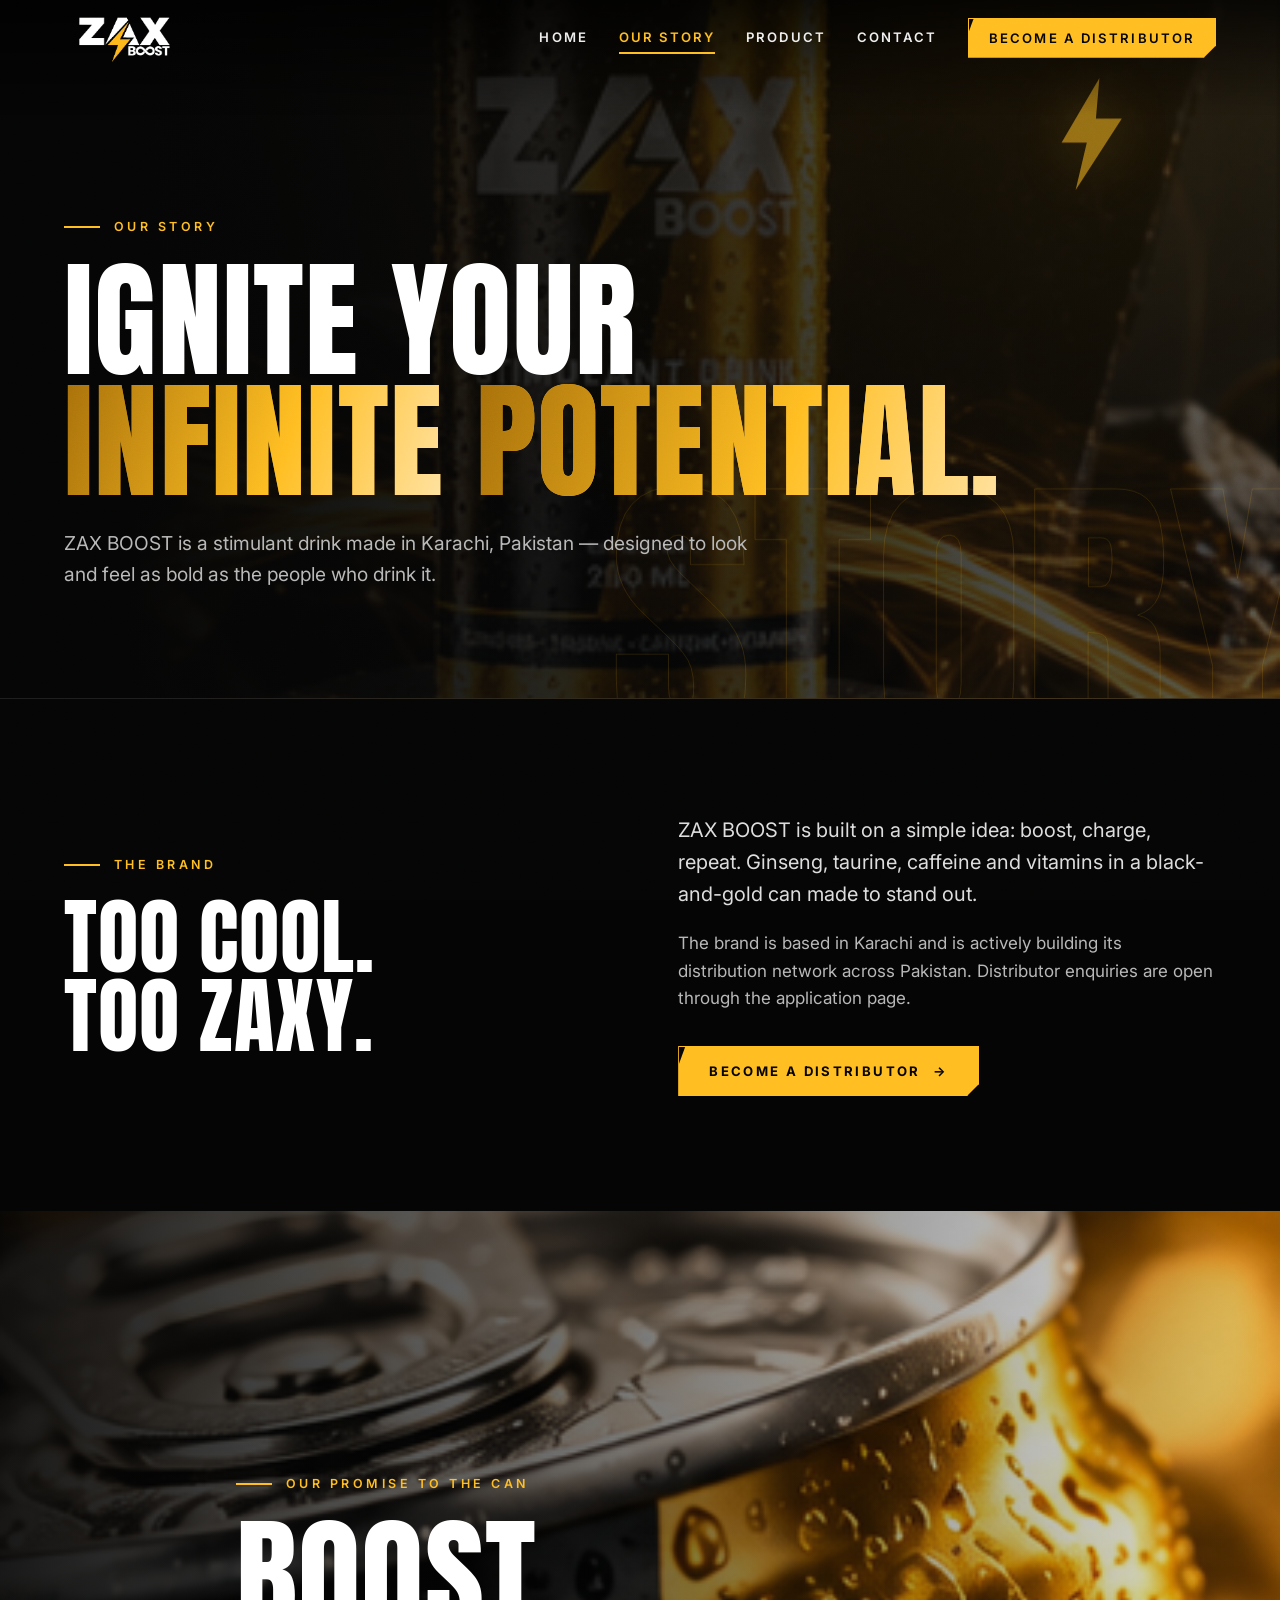
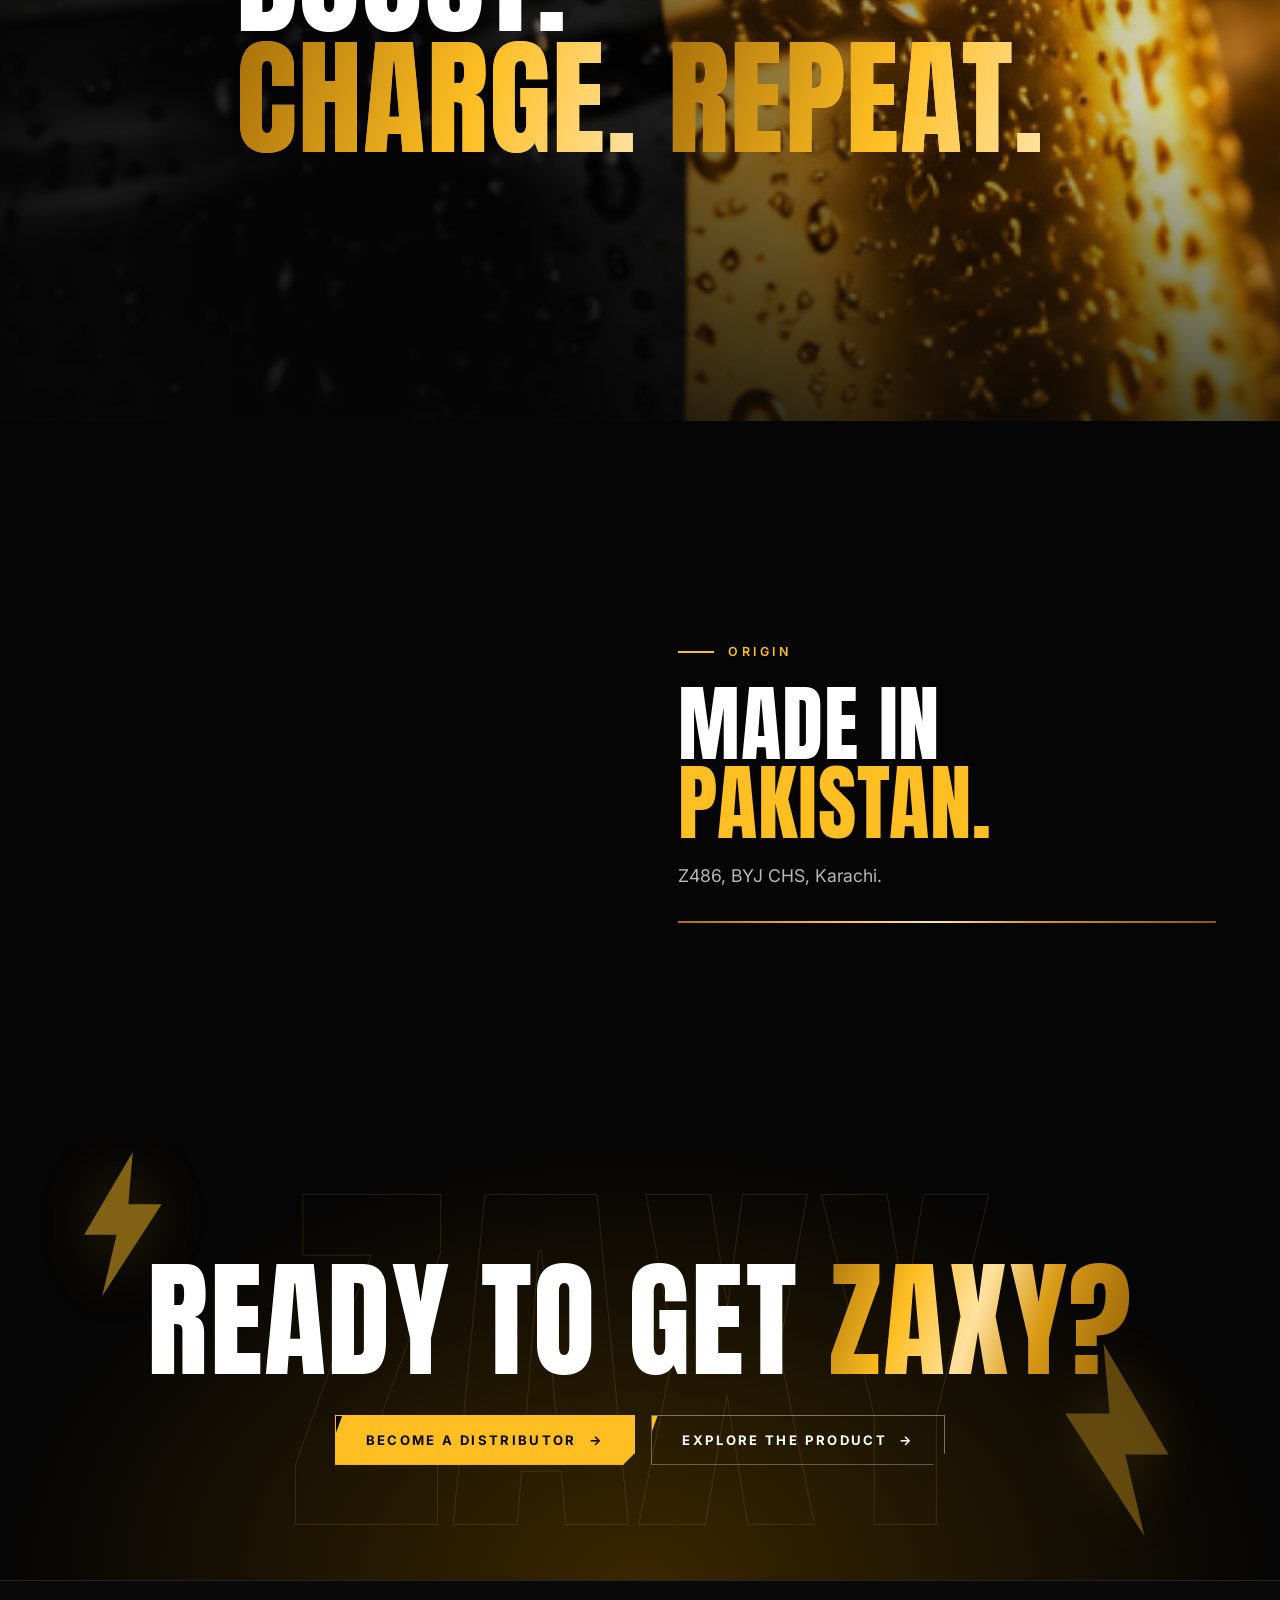
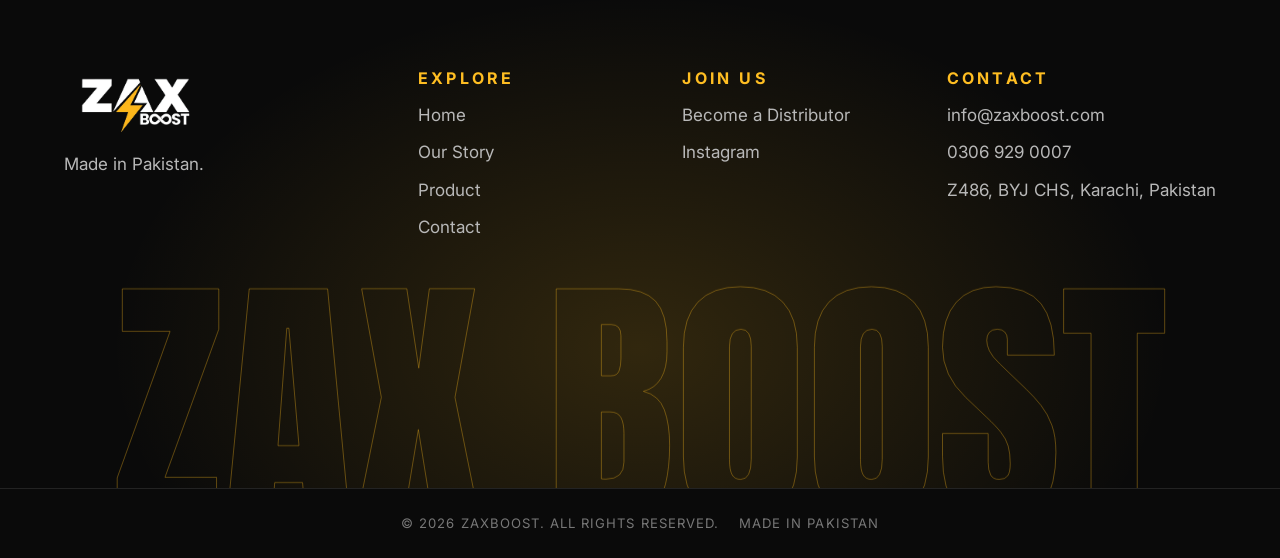
==== commit 5722bd1d: "Refactor build.js to enhance slider functionality and update image references; modify distributor an" ====
--- a/about/index.html
+++ b/about/index.html
@@ -31,7 +31,7 @@
 </header>
 <main id="main">
 
-<section class="page-hero"><video class="bgvid" muted loop playsinline preload="none" poster="../assets/images/hero-splash-1.png" data-src="../assets/videos/video-c.mp4" aria-hidden="true" tabindex="-1"></video><div class="bg-word" aria-hidden="true" data-speed=".06">STORY</div><svg class="bolt" viewBox="0 0 100 160" style="right:12%;top:16%;width:70px;opacity:.55" data-speed=".12" aria-hidden="true"><path d="M62 0 8 92h36L28 160 94 58H57z"/></svg>
+<section class="page-hero"><video class="bgvid" muted loop playsinline preload="none" poster="../assets/images/product-pedestal.png" data-src="../assets/videos/video-c.mp4" aria-hidden="true" tabindex="-1"></video><div class="bg-word" aria-hidden="true" data-speed=".06">STORY</div><svg class="bolt" viewBox="0 0 100 160" style="right:12%;top:16%;width:70px;opacity:.55" data-speed=".12" aria-hidden="true"><path d="M62 0 8 92h36L28 160 94 58H57z"/></svg>
 <div class="wrap"><div class="eyebrow">Our Story</div><h1 data-split data-now>Ignite your<br><span class="shine" style="font-style:normal">infinite potential.</span></h1><p class="lead reveal d2">ZAX BOOST is a stimulant drink made in Karachi, Pakistan — designed to look and feel as bold as the people who drink it.</p></div></section>
 <section class="section"><div class="wrap split">
   <div><div class="eyebrow">The brand</div><h2 data-split>Too cool.<br>Too Zaxy.</h2></div>
--- a/assets/css/style.css
+++ b/assets/css/style.css
@@ -87,18 +87,7 @@
 
 /* hero */
 .hero{position:relative;min-height:100svh;display:flex;align-items:center;overflow:hidden;background:var(--obsidian);isolation:isolate}
-.hero-still{position:absolute;inset:0;z-index:0;transition:opacity 1.2s .3s}
-.hero-still img{width:100%;height:100%;object-fit:cover;object-position:78% 50%;transform:scale(1.08);animation:heroZoom 2.4s var(--ease) forwards}
-@keyframes heroZoom{to{transform:none}}
-.hero-video-wrap{position:absolute;top:0;bottom:0;right:-3%;width:78%;z-index:1;opacity:0;transition:opacity 1.2s;-webkit-mask-image:linear-gradient(90deg,transparent 0,#000 30%);mask-image:linear-gradient(90deg,transparent 0,#000 30%)}
-.hero-video{width:100%;height:100%;object-fit:cover}
-.hero.is-playing .hero-video-wrap{opacity:1}
-.hero.is-playing .hero-still{opacity:0}
-.hero-glow{position:absolute;right:8%;top:14%;width:50vw;height:50vw;max-width:760px;max-height:760px;border-radius:50%;background:radial-gradient(circle,rgba(255,190,34,.3),transparent 62%);z-index:1;animation:pulse 6s ease-in-out infinite;pointer-events:none}
-@keyframes pulse{50%{transform:scale(1.12);opacity:.65}}
 .hero-word{position:absolute;left:-1vw;bottom:-5vw;z-index:1;font-family:var(--display);font-size:32vw;line-height:.8;color:transparent;-webkit-text-stroke:1px rgba(255,190,34,.18);pointer-events:none;white-space:nowrap;user-select:none}
-#sparks{position:absolute;inset:0;width:100%;height:100%;z-index:2;pointer-events:none}
-.hero::after{content:"";position:absolute;inset:0;z-index:2;background:linear-gradient(90deg,rgba(5,5,5,.92) 0%,rgba(5,5,5,.55) 36%,transparent 60%),linear-gradient(0deg,var(--obsidian) 0,transparent 20%);pointer-events:none}
 .hero .wrap{z-index:3;padding-top:var(--header);width:100%}
 .hero-copy{max-width:min(720px,56vw)}
 .hero h1{font-size:clamp(3.2rem,9.5vw,9rem)}
@@ -158,18 +147,6 @@
 .cine h2{font-size:clamp(3rem,10vw,9.5rem)}
 .cine .tag{position:absolute;right:var(--gutter);bottom:30px;z-index:2;font-size:.7rem;letter-spacing:.3em;text-transform:uppercase;color:var(--grey)}
 
-/* campaign rail */
-.rail-head{display:flex;justify-content:space-between;align-items:flex-end;gap:20px;flex-wrap:wrap;margin-bottom:40px}
-.rail-ctrl{display:flex;gap:10px}
-.rail-ctrl button{width:54px;height:54px;border:1.5px solid rgba(255,255,255,.35);background:transparent;color:#fff;font-size:1.3rem;cursor:pointer;transition:.3s}
-.rail-ctrl button:hover{background:var(--gold-hot);border-color:var(--gold-hot);color:#000}
-.rail{display:flex;gap:18px;overflow-x:auto;scroll-snap-type:x proximity;padding:0 var(--gutter) 28px;scrollbar-width:thin;scrollbar-color:var(--gold) transparent;cursor:grab}
-.rail.drag{cursor:grabbing;scroll-snap-type:none}
-.rail-item{flex:0 0 auto;width:clamp(240px,24vw,340px);aspect-ratio:4/5;scroll-snap-align:start;position:relative;overflow:hidden;background:#000;margin:0}
-.rail-item img{width:100%;height:100%;object-fit:cover;object-position:var(--op,50% 50%);transition:transform 1.4s var(--ease);-webkit-user-drag:none;user-select:none}
-.rail-item:hover img{transform:scale(1.06)}
-.rail-item figcaption{position:absolute;left:18px;bottom:16px;font-family:var(--display);text-transform:uppercase;font-size:1.4rem;text-shadow:0 2px 14px #000;z-index:2}
-.rail-item::after{content:"";position:absolute;inset:0;background:linear-gradient(0deg,rgba(0,0,0,.6),transparent 40%);pointer-events:none}
 
 /* ingredients */
 .ingredients{background:var(--black);overflow:hidden}
@@ -178,13 +155,6 @@
 .ingredients .wrap{z-index:2}
 
 /* lifestyle */
-.moment{min-height:110vh;display:flex;align-items:center;overflow:hidden;background:#000}
-.moment>.bgimg-wrap{position:absolute;inset:-8% 0}
-.moment>.bgimg-wrap img{width:100%;height:100%;object-fit:cover;object-position:70% 50%}
-.moment::after{content:"";position:absolute;inset:0;background:linear-gradient(90deg,rgba(5,5,5,.9),rgba(5,5,5,.1) 70%),linear-gradient(0deg,var(--obsidian),transparent 25%)}
-.moment .wrap{z-index:2}
-.moment h2{font-size:clamp(3.4rem,12vw,11rem)}
-.moment .polaroid{position:absolute;right:var(--gutter);bottom:-60px;width:clamp(150px,20vw,260px);z-index:3;border:1px solid rgba(255,255,255,.2);box-shadow:0 30px 60px rgba(0,0,0,.6);transform:rotate(4deg)}
 
 /* distributor / gold panel */
 .panel-gold{background:var(--metal);color:#050505;overflow:hidden}
@@ -280,18 +250,11 @@
     .cards-row{grid-template-columns:1fr 1fr}
   .facts{grid-template-columns:1fr 1fr}
   .foot-grid{grid-template-columns:1fr 1fr}
-      .hero{align-items:flex-end}
-  .hero-still{inset:0 0 auto 0;height:64%}
-  .hero-video-wrap{inset:0 0 auto 0;width:100%;height:64%;right:0;-webkit-mask-image:linear-gradient(0deg,transparent 0,#000 30%);mask-image:linear-gradient(0deg,transparent 0,#000 30%)}
-  .hero-glow{top:2%;right:-10%;width:90vw;height:90vw}
-  .hero::after{background:linear-gradient(0deg,var(--obsidian) 22%,rgba(5,5,5,.6) 48%,transparent 70%)}
   .hero-copy{max-width:none;padding-bottom:70px}
   .hero-word{font-size:46vw;bottom:auto;top:12%}
   .scroll-cue{display:none}
-  .rail-item{width:68vw}
   .cine::after{background:linear-gradient(0deg,rgba(5,5,5,.9),rgba(5,5,5,.2) 70%)}
   .cine{align-items:flex-end;padding-bottom:70px}
-  .moment .polaroid{display:none}
   .to-top{right:14px;bottom:14px}
 }
 @media (max-width:560px){
@@ -306,7 +269,6 @@
   *,*::before,*::after{animation-duration:.001ms!important;animation-iteration-count:1!important;transition-duration:.001ms!important;transition-delay:0s!important;scroll-behavior:auto!important}
   .js .reveal,.js .clip,.js [data-split] .wi,.rule{opacity:1;transform:none;clip-path:none}
   .hero p.lead,.hero .btn-row{opacity:1;transform:none}
-  #sparks,.cursor-dot,.cursor-ring{display:none}
   .ribbon-track{animation:none}
 }
 
@@ -404,3 +366,111 @@
   .sc-tag{padding:8px 12px;max-width:180px}.sc-tag b{font-size:1.05rem}
   .sc-tag.t3 b{font-size:.8rem}
 }
+
+/* photographic grade: pull saturation/contrast back so upscaled renders read less synthetic */
+.visually-hidden{position:absolute;width:1px;height:1px;overflow:hidden;clip:rect(0 0 0 0);white-space:nowrap}
+
+/* campaign slider */
+.campaign{padding-bottom:clamp(50px,7vw,100px)}
+.campaign .wrap{margin-bottom:36px}
+.slider{position:relative;height:clamp(560px,84svh,800px);overflow:hidden;background:#050505;touch-action:pan-y;user-select:none;outline-offset:-4px}
+.slide{position:absolute;inset:0;opacity:0;visibility:hidden;transition:opacity 1.1s var(--ease),visibility 0s 1.1s;display:grid;grid-template-columns:minmax(0,1fr) minmax(0,1fr);align-items:center;padding:0 var(--gutter);gap:clamp(20px,4vw,70px)}
+.slide.is-active{opacity:1;visibility:visible;transition:opacity 1.1s var(--ease),visibility 0s}
+.slide-bg{position:absolute;inset:0;overflow:hidden;z-index:0;background:#0a0a0a}
+.slide-bg img{width:100%;height:100%;object-fit:cover;object-position:var(--pos,50% 50%);transform:scale(1.18);transition:transform 9s linear;will-change:transform}
+.slide.is-active .slide-bg img{transform:scale(1.08)}
+.fx-frame .slide-bg img{filter:blur(34px) brightness(.42) saturate(.85);transform:scale(1.35)}
+.fx-frame.is-active .slide-bg img{transform:scale(1.22)}
+.fx-wide .slide-bg::after,.fx-frame .slide-bg::after{content:"";position:absolute;inset:0}
+.fx-wide .slide-bg::after{background:linear-gradient(90deg,rgba(5,5,5,.88),rgba(5,5,5,.35) 50%,transparent 75%),linear-gradient(0deg,rgba(5,5,5,.6),transparent 40%)}
+.fx-frame .slide-bg::after{background:radial-gradient(ellipse at 70% 50%,transparent,rgba(5,5,5,.55) 75%),linear-gradient(90deg,rgba(5,5,5,.5),transparent 60%)}
+.fx-wide{grid-template-columns:minmax(0,.9fr) minmax(0,1.1fr)}
+.slide-copy{position:relative;z-index:2;max-width:520px;padding-bottom:30px}
+.slide-copy>*{opacity:0;transform:translateY(26px);transition:opacity .9s var(--ease),transform .9s var(--ease)}
+.slide.is-active .slide-copy>*{opacity:1;transform:none}
+.slide.is-active .slide-copy>:nth-child(1){transition-delay:.35s}
+.slide.is-active .slide-copy>:nth-child(2){transition-delay:.5s}
+.slide.is-active .slide-copy>:nth-child(3){transition-delay:.7s}
+.slide-copy h3{font-size:clamp(2.8rem,7vw,6.5rem);line-height:.92;margin-bottom:18px}
+.slide-copy p{font-size:1.1rem;color:#d4d4d4;max-width:24em;margin:0}
+.slide-fg{position:relative;z-index:1;height:100%;max-height:min(100%,640px);padding:clamp(70px,9vh,110px) 0;display:flex;justify-content:center;align-items:center;opacity:0;transition:opacity 1.1s var(--ease) .15s,transform 1.4s var(--ease) .15s;transform:translate3d(var(--fx,0),var(--fy,0),0) scale(.95)}
+.slide[data-dir="left"]{--fx:-70px}.slide[data-dir="right"]{--fx:70px}.slide[data-dir="up"]{--fy:60px}
+.slide.is-active .slide-fg{opacity:1;transform:none}
+.plx{height:100%;display:flex;transform:translate3d(calc(var(--px,0) * -16px),calc(var(--py,0) * -10px),0);transition:transform .4s ease-out}
+.slide-fg img{height:100%;width:auto;max-width:100%;object-fit:contain;box-shadow:0 40px 90px rgba(0,0,0,.65),0 0 0 1px rgba(255,255,255,.06)}
+.slider-ui{position:absolute;left:var(--gutter);right:var(--gutter);bottom:clamp(18px,3vh,30px);z-index:5;display:flex;align-items:center;gap:clamp(14px,3vw,36px)}
+.slider-count{font-family:var(--display);font-size:1.5rem;letter-spacing:.06em;white-space:nowrap}
+.slider-count b{font-weight:400;color:var(--gold-hot)}.slider-count span{color:#777;font-size:1rem;margin-left:6px}
+.slider-bars{flex:1;display:flex;gap:8px}
+.bar{flex:1;height:22px;padding:0;background:none;border:0;cursor:pointer;position:relative}
+.bar::before{content:"";position:absolute;left:0;right:0;top:10px;height:2px;background:rgba(255,255,255,.22)}
+.bar i{position:absolute;left:0;top:10px;height:2px;width:100%;background:var(--metal);transform:scaleX(0);transform-origin:left}
+.bar.done i{transform:scaleX(1)}
+.bar.is-active i{animation:barfill var(--iv,6500ms) linear forwards}
+.slider.paused .bar.is-active i{animation-play-state:paused}
+.slider.manual .bar.is-active i{animation:none;transform:scaleX(1)}
+@keyframes barfill{to{transform:scaleX(1)}}
+.slider-ctrl{display:flex;gap:8px}
+.slider-ctrl button{width:50px;height:50px;border:1.5px solid rgba(255,255,255,.35);background:rgba(5,5,5,.5);color:#fff;font-size:1.2rem;cursor:pointer;transition:.3s}
+.slider-ctrl button:hover{background:var(--gold-hot);border-color:var(--gold-hot);color:#000}
+@media (max-width:960px){
+  .slider{height:auto;min-height:0;aspect-ratio:auto;height:min(92svh,760px)}
+  .slide,.fx-wide{grid-template-columns:1fr;grid-template-rows:auto minmax(0,1fr);align-content:start;padding-top:36px;gap:0}
+  .slide-copy{padding-bottom:0;max-width:none}
+  .slide-copy h3{font-size:clamp(2.4rem,11vw,4rem);margin-bottom:10px}
+  .slide-copy p{font-size:1rem}
+  .slide-fg{padding:18px 0 76px;max-height:none}
+  .fx-wide .slide-bg::after{background:linear-gradient(180deg,rgba(5,5,5,.9),rgba(5,5,5,.3) 55%,rgba(5,5,5,.7))}
+  .slider-count,.slider-ctrl{display:none}
+  .slide-bg img{object-position:var(--posm,var(--pos,50% 50%))}
+}
+@media (prefers-reduced-motion:reduce){
+  .slide-bg img{transform:none!important}
+  .slide-copy>*,.slide-fg{opacity:1;transform:none}
+}
+
+/* section 1: dark patterned hero (no video) */
+.hero{background:#050505}
+.hero-bg{position:absolute;inset:0;z-index:0;overflow:hidden}
+.hero-bg i{position:absolute;inset:0;display:block}
+.hb-glow{background:radial-gradient(ellipse 55% 65% at 78% 38%,rgba(217,154,22,.2),transparent 68%),radial-gradient(ellipse 45% 55% at 8% 100%,rgba(255,190,34,.07),transparent 70%),radial-gradient(ellipse 70% 60% at 30% 20%,#161616,transparent 70%);animation:ambient 9s ease-in-out infinite alternate}
+@keyframes ambient{to{opacity:.78}}
+.hb-lines{background:repeating-linear-gradient(115deg,rgba(255,255,255,.028) 0 1px,transparent 1px 44px);-webkit-mask-image:radial-gradient(ellipse 75% 85% at 80% 35%,#000,transparent 72%);mask-image:radial-gradient(ellipse 75% 85% at 80% 35%,#000,transparent 72%)}
+.hb-geo{background:url("data:image/svg+xml;utf8,<svg xmlns='http://www.w3.org/2000/svg' viewBox='0 0 1000 700' preserveAspectRatio='xMaxYMid slice'><g fill='none' stroke='%23ffbe22' stroke-opacity='.11' stroke-width='1.2'><path d='M700 -20 560 330h170L600 720'/><path d='M860 40 760 300h120L790 560' stroke-opacity='.07'/></g><g fill='%23ffbe22' fill-opacity='.025'><path d='M700 -20 560 330h170L600 720 1000 720V-20z'/></g></svg>") right center/cover no-repeat}
+.hb-vignette{background:radial-gradient(ellipse at 50% 45%,transparent 50%,rgba(0,0,0,.7) 100%),linear-gradient(0deg,#050505 0,transparent 18%)}
+.hero-word{-webkit-text-stroke-color:rgba(255,190,34,.09)}
+.hero .wrap{z-index:3}
+
+/* section 2: minimal black, controlled light (no imagery) */
+.moment{position:relative;min-height:84vh;display:flex;align-items:center;overflow:hidden;background:#060606;isolation:isolate}
+.moment-bg{position:absolute;inset:0;z-index:-1}
+.moment-bg i{position:absolute;inset:0;display:block}
+.mb-edge{background:radial-gradient(ellipse 45% 70% at 100% 50%,rgba(217,154,22,.16),transparent 70%),radial-gradient(ellipse 40% 60% at 0% 100%,rgba(217,154,22,.08),transparent 70%),linear-gradient(180deg,#050505 0,transparent 22%,transparent 78%,#050505 100%)}
+.mb-core{background:radial-gradient(ellipse 55% 50% at 38% 50%,rgba(255,255,255,.035),transparent 70%)}
+.mb-line{background:linear-gradient(115deg,transparent 58%,rgba(255,190,34,.12) 58.15%,transparent 58.4%),linear-gradient(115deg,transparent 64%,rgba(255,255,255,.05) 64.1%,transparent 64.3%)}
+.moment .wrap{z-index:2}
+.moment h2{font-size:clamp(3.4rem,12vw,11rem)}
+
+/* section 3: floating transparent can */
+.can-hero{position:relative;width:min(540px,100%);aspect-ratio:1;margin-inline:auto;display:grid;place-items:center}
+.can-glow{position:absolute;inset:6%;border-radius:50%;background:radial-gradient(circle,rgba(255,190,34,.34),rgba(217,154,22,.12) 45%,transparent 70%);animation:canGlow 5.5s ease-in-out infinite}
+.can-floor{position:absolute;left:22%;right:22%;bottom:5%;height:6%;border-radius:50%;background:radial-gradient(ellipse,rgba(0,0,0,.65),transparent 70%);animation:canFloor 5.5s ease-in-out infinite}
+.can-img{position:relative;width:100%;height:100%;object-fit:contain;animation:canFloat 5.5s ease-in-out infinite;will-change:transform}
+.can-img.is-blend{mix-blend-mode:screen;-webkit-mask-image:radial-gradient(circle,#000 62%,transparent 74%);mask-image:radial-gradient(circle,#000 62%,transparent 74%)}
+@keyframes canFloat{0%,100%{transform:translateY(7px) rotate(-1.2deg)}50%{transform:translateY(-8px) rotate(1.2deg)}}
+@keyframes canGlow{0%,100%{opacity:.7;transform:scale(.96)}50%{opacity:1;transform:scale(1.05)}}
+@keyframes canFloor{0%,100%{opacity:.9;transform:scaleX(1)}50%{opacity:.55;transform:scaleX(.88)}}
+@media (max-width:960px){
+  .hero{align-items:center}
+  .hero-copy{max-width:none;padding:30px 0 70px}
+  .hero-word{font-size:46vw;bottom:auto;top:12%}
+  .moment{min-height:64vh}
+  .can-hero{width:min(380px,82vw);margin-top:10px}
+}
+@media (prefers-reduced-motion:reduce){.can-img,.can-glow,.can-floor,.hb-glow{animation:none!important}}
+
+/* stack two-column layouts on tablet/mobile (must follow their base rules) */
+@media (max-width:960px){
+  .showcase-grid,.c-hero-grid,.c-form-grid{grid-template-columns:1fr}
+  .c-side{margin-inline:auto}
+}
